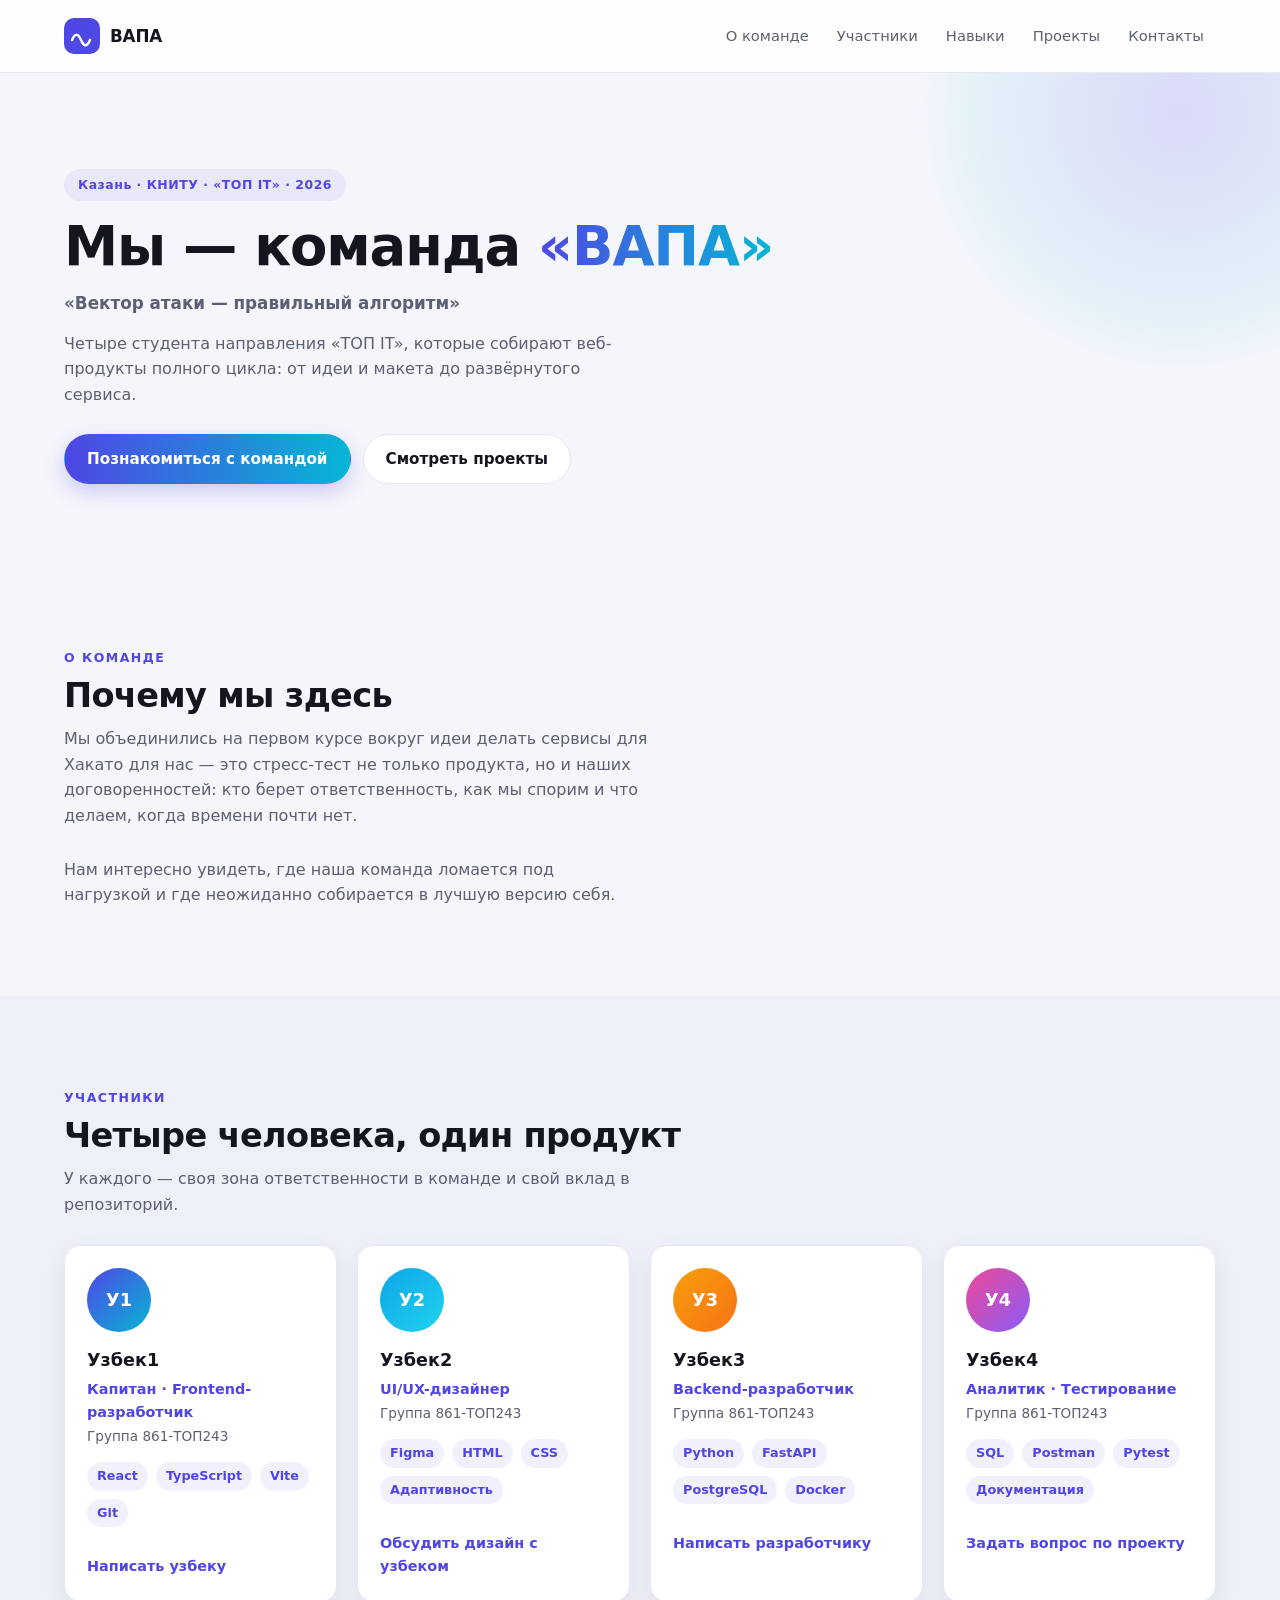
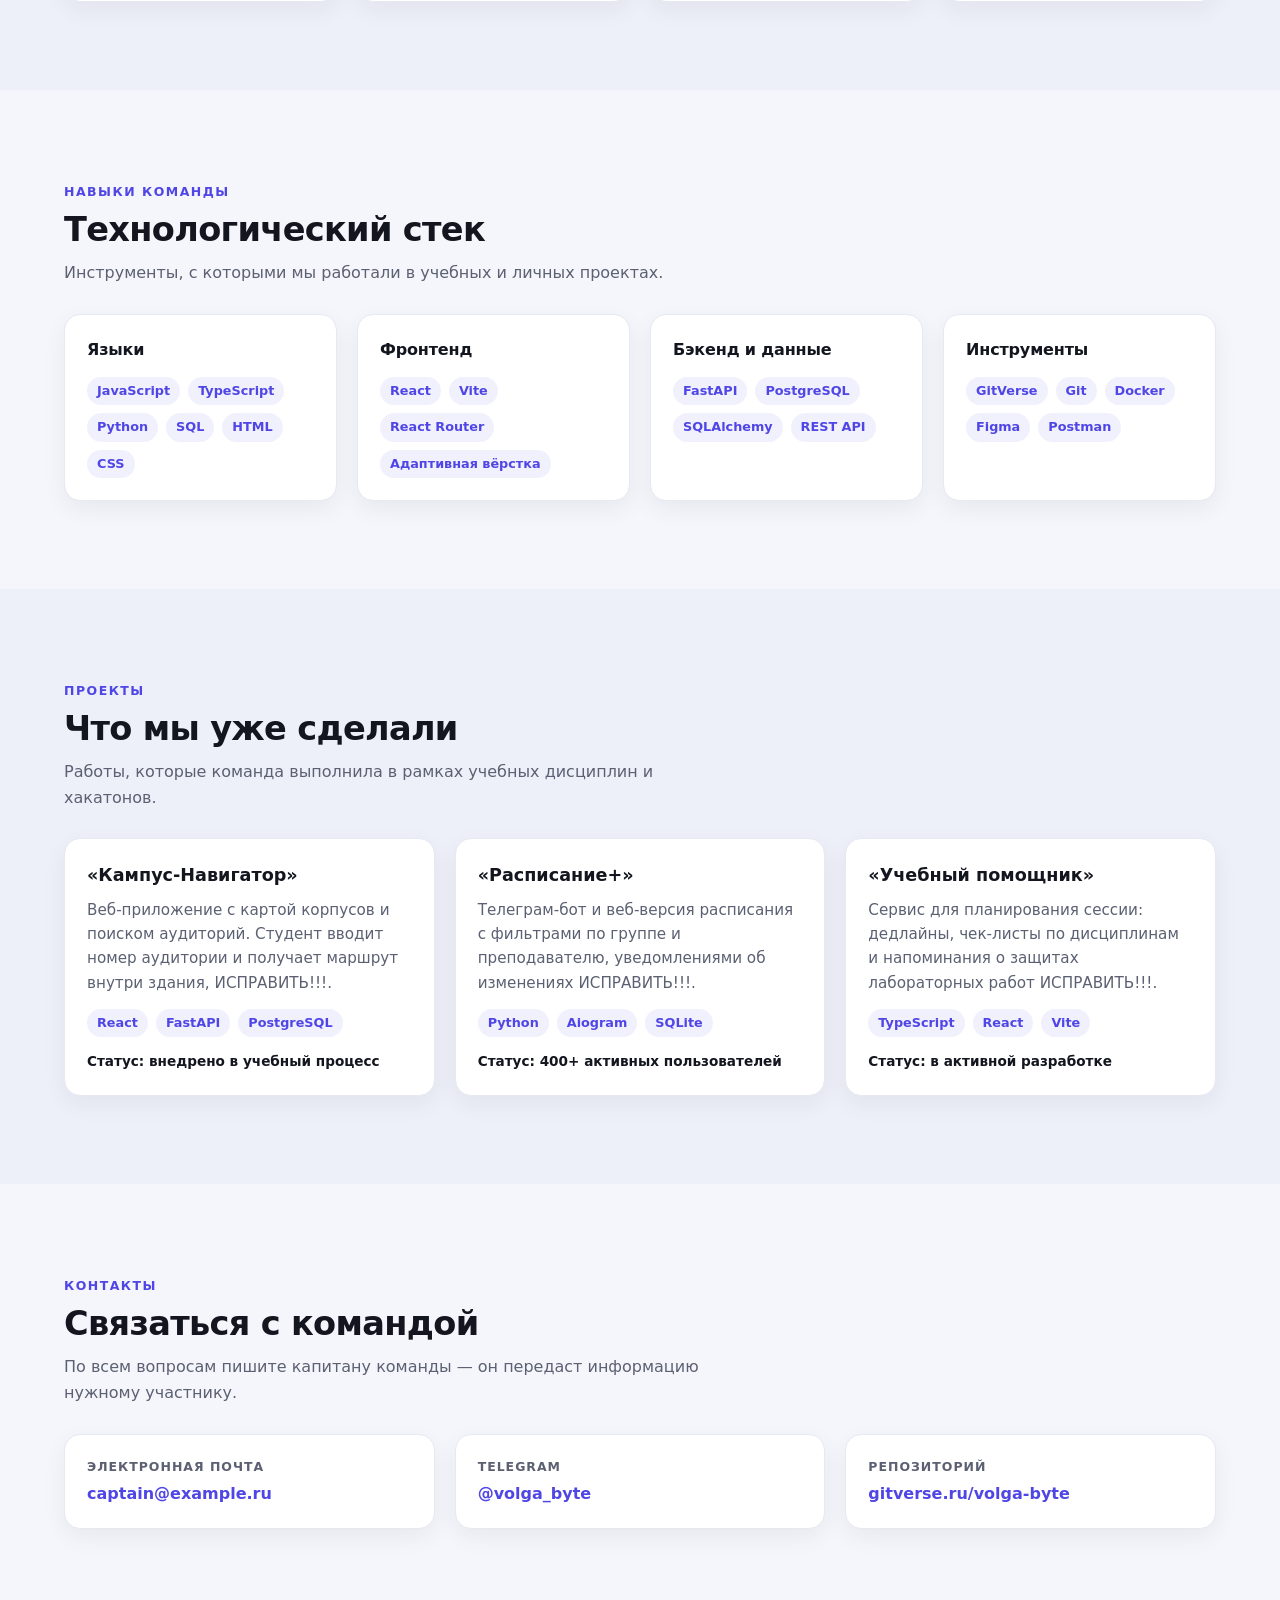
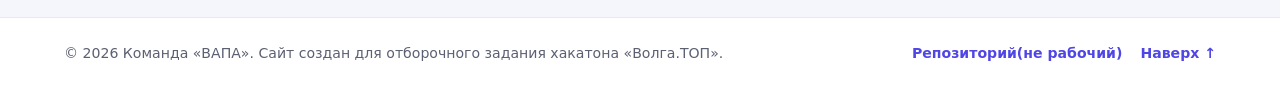
==== index.html @ 06408926 "готово" ====
<!DOCTYPE html>
<html lang="ru">

<head>
    <meta charset="UTF-8">
    <meta name="viewport" content="width=device-width, initial-scale=1.0">
    <title>Команда «ВАПА» — сайт-визитка</title>
    <meta name="description"
        content="Сайт-визитка команды «ВАПА» — участников Всероссийского хакатона «Волга.ТОП» 2026.">
    <link rel="stylesheet" href="css/style.css">
</head>

<body>
    <a class="skip-link" href="#main">Перейти к содержанию</a>

    <!-- ================= ШАПКА ================= -->
    <header class="header">
        <div class="container header__inner">
            <a class="logo" href="#top" aria-label="ВАПА — на главную">
                <svg class="logo__mark" width="36" height="36" viewBox="0 0 36 36" fill="none" aria-hidden="true">
                    <rect width="36" height="36" rx="10" fill="url(#logoGradient)" />
                    <path d="M8 22c3-7 6-7 9 0s6 7 9 0" stroke="#fff" stroke-width="2.5" stroke-linecap="round"
                        fill="none" />
                    <defs>
                        <linearGradient id="logoGradient" x1="0" y1="0" x2="36" y2="36">
                            <stop stop-color="#4f46e5" />
                            <stop offset="1" stop-color="#06b6d4" />
                        </linearGradient>
                    </defs>
                </svg>
                <span class="logo__text">ВАПА</span>
            </a>

            <button class="burger" type="button" aria-label="Открыть меню" aria-expanded="false" aria-controls="nav">
                <span></span><span></span><span></span>
            </button>

            <nav class="nav" id="nav" aria-label="Основное меню">
                <ul class="nav__list">
                    <li><a href="#about">О команде</a></li>
                    <li><a href="#team">Участники</a></li>
                    <li><a href="#skills">Навыки</a></li>
                    <li><a href="#projects">Проекты</a></li>
                    <li><a href="#contacts">Контакты</a></li>
                </ul>
            </nav>
        </div>
    </header>

    <main id="main">
        <!-- ================= ГЕРОЙ-БЛОК ================= -->
        <section class="hero" id="top">
            <div class="container">
                <p class="hero__badge">Казань · КНИТУ · «ТОП IT» · 2026</p>
                <h1 class="hero__title">
                    Мы — команда <span class="hero__accent">«ВАПА»</span>
                </h1>
                <p class="hero__motto">«Вектор атаки — правильный алгоритм»</p>
                <p class="hero__lead">
                    Четыре студента направления «ТОП IT», которые собирают веб-продукты
                    полного цикла: от идеи и макета до развёрнутого сервиса.
                </p>
                <div class="hero__actions">
                    <a class="btn btn--primary" href="#team">Познакомиться с командой</a>
                    <a class="btn btn--ghost" href="#projects">Смотреть проекты</a>
                </div>
            </div>
        </section>

        <!-- ================= О КОМАНДЕ ================= -->
        <section class="section" id="about">
            <div class="container">
                <div class="section__head">
                    <span class="kicker">О команде</span>
                    <h2 class="section__title">Почему мы здесь</h2>
                    <p class="section__lead">
                        Мы объединились на первом курсе вокруг идеи делать сервисы для
                        Хакато для нас — это стресс-тест не только продукта, но и наших договоренностей: кто берет
                        ответственность, как мы спорим и что делаем, когда времени почти нет.
                    </p>
                </div>
                <div class="about">
                    <p class="about__text">
                        Нам интересно увидеть, где наша команда ломается под нагрузкой и где неожиданно собирается в
                        лучшую версию себя.

                    </p>
                </div>
            </div>
        </section>

        <!-- ================= УЧАСТНИКИ ================= -->
        <section class="section section--muted" id="team">
            <div class="container">
                <div class="section__head">
                    <span class="kicker">Участники</span>
                    <h2 class="section__title"> Четыре человека, один продукт</h2>
                    <p class="section__lead">
                        У каждого — своя зона ответственности в команде и свой вклад в репозиторий.
                    </p>
                </div>

                <div class="grid grid--team">
                    <article class="card member">
                        <div class="member__avatar" aria-hidden="true">У1</div>
                        <h3 class="member__name">Узбек1</h3>
                        <p class="member__role">Капитан · Frontend-разработчик</p>
                        <p class="member__group">Группа 861-ТОП243</p>
                        <ul class="chips" aria-label="Навыки участника">
                            <li>React</li>
                            <li>TypeScript</li>
                            <li>Vite</li>
                            <li>Git</li>
                        </ul>
                        <a class="member__contact" href="mailto:captain@example.ru">Написать узбеку</a>
                    </article>

                    <article class="card member">
                        <div class="member__avatar" aria-hidden="true">У2</div>
                        <h3 class="member__name">Узбек2</h3>
                        <p class="member__role">UI/UX-дизайнер</p>
                        <p class="member__group">Группа 861-ТОП243</p>
                        <ul class="chips" aria-label="Навыки участника">
                            <li>Figma</li>
                            <li>HTML</li>
                            <li>CSS</li>
                            <li>Адаптивность</li>
                        </ul>
                        <a class="member__contact" href="mailto:design@example.ru">Обсудить дизайн с узбеком</a>
                    </article>

                    <article class="card member">
                        <div class="member__avatar" aria-hidden="true">У3</div>
                        <h3 class="member__name">Узбек3</h3>
                        <p class="member__role">Backend-разработчик</p>
                        <p class="member__group">Группа 861-ТОП243</p>
                        <ul class="chips" aria-label="Навыки участника">
                            <li>Python</li>
                            <li>FastAPI</li>
                            <li>PostgreSQL</li>
                            <li>Docker</li>
                        </ul>
                        <a class="member__contact" href="mailto:backend@example.ru">Написать разработчику</a>
                    </article>

                    <article class="card member">
                        <div class="member__avatar" aria-hidden="true">У4</div>
                        <h3 class="member__name">Узбек4</h3>
                        <p class="member__role">Аналитик · Тестирование</p>
                        <p class="member__group">Группа 861-ТОП243</p>
                        <ul class="chips" aria-label="Навыки участника">
                            <li>SQL</li>
                            <li>Postman</li>
                            <li>Pytest</li>
                            <li>Документация</li>
                        </ul>
                        <a class="member__contact" href="mailto:qa@example.ru">Задать вопрос по проекту</a>
                    </article>
                </div>
            </div>
        </section>

        <!-- ================= НАВЫКИ ================= -->
        <section class="section" id="skills">
            <div class="container">
                <div class="section__head">
                    <span class="kicker">Навыки команды</span>
                    <h2 class="section__title">Технологический стек</h2>
                    <p class="section__lead">
                        Инструменты, с которыми мы работали в учебных и личных проектах.
                    </p>
                </div>

                <div class="grid grid--skills">
                    <article class="card skill-card">
                        <h3 class="skill-card__title">Языки</h3>
                        <ul class="chips">
                            <li>JavaScript</li>
                            <li>TypeScript</li>
                            <li>Python</li>
                            <li>SQL</li>
                            <li>HTML</li>
                            <li>CSS</li>
                        </ul>
                    </article>

                    <article class="card skill-card">
                        <h3 class="skill-card__title">Фронтенд</h3>
                        <ul class="chips">
                            <li>React</li>
                            <li>Vite</li>
                            <li>React Router</li>
                            <li>Адаптивная вёрстка</li>
                        </ul>
                    </article>

                    <article class="card skill-card">
                        <h3 class="skill-card__title">Бэкенд и данные</h3>
                        <ul class="chips">
                            <li>FastAPI</li>
                            <li>PostgreSQL</li>
                            <li>SQLAlchemy</li>
                            <li>REST API</li>
                        </ul>
                    </article>

                    <article class="card skill-card">
                        <h3 class="skill-card__title">Инструменты</h3>
                        <ul class="chips">
                            <li>GitVerse</li>
                            <li>Git</li>
                            <li>Docker</li>
                            <li>Figma</li>
                            <li>Postman</li>
                        </ul>
                    </article>
                </div>
            </div>
        </section>

        <!-- ================= ПРОЕКТЫ ================= -->
        <section class="section section--muted" id="projects">
            <div class="container">
                <div class="section__head">
                    <span class="kicker">Проекты</span>
                    <h2 class="section__title">Что мы уже сделали</h2>
                    <p class="section__lead">
                        Работы, которые команда выполнила в рамках учебных дисциплин и хакатонов.
                    </p>
                </div>

                <div class="grid grid--projects">
                    <article class="card project">
                        <h3 class="project__title">«Кампус-Навигатор»</h3>
                        <p class="project__text">
                            Веб-приложение с картой корпусов и поиском аудиторий. Студент вводит
                            номер аудитории и получает маршрут внутри здания, ИСПРАВИТЬ!!!.
                        </p>
                        <ul class="chips">
                            <li>React</li>
                            <li>FastAPI</li>
                            <li>PostgreSQL</li>
                        </ul>
                        <p class="project__status">Статус: внедрено в учебный процесс</p>
                    </article>

                    <article class="card project">
                        <h3 class="project__title">«Расписание+»</h3>
                        <p class="project__text">
                            Телеграм-бот и веб-версия расписания с фильтрами по группе и
                            преподавателю, уведомлениями об изменениях ИСПРАВИТЬ!!!.
                        </p>
                        <ul class="chips">
                            <li>Python</li>
                            <li>Aiogram</li>
                            <li>SQLite</li>
                        </ul>
                        <p class="project__status">Статус: 400+ активных пользователей</p>
                    </article>

                    <article class="card project">
                        <h3 class="project__title">«Учебный помощник»</h3>
                        <p class="project__text">
                            Сервис для планирования сессии: дедлайны, чек-листы по дисциплинам
                            и напоминания о защитах лабораторных работ ИСПРАВИТЬ!!!.
                        </p>
                        <ul class="chips">
                            <li>TypeScript</li>
                            <li>React</li>
                            <li>Vite</li>
                        </ul>
                        <p class="project__status">Статус: в активной разработке</p>
                    </article>
                </div>
            </div>
        </section>

        <!-- ================= КОНТАКТЫ ================= -->
        <section class="section" id="contacts">
            <div class="container">
                <div class="section__head">
                    <span class="kicker">Контакты</span>
                    <h2 class="section__title">Связаться с командой</h2>
                    <p class="section__lead">
                        По всем вопросам пишите капитану команды — он передаст информацию нужному участнику.
                    </p>
                </div>

                <div class="grid grid--contacts">
                    <a class="card contact" href="mailto:captain@example.ru">
                        <span class="contact__label">Электронная почта</span>
                        <span class="contact__value">captain@example.ru</span>
                    </a>
                    <a class="card contact" href="https://t.me/volga_byte" target="_blank" rel="noopener">
                        <span class="contact__label">Telegram</span>
                        <span class="contact__value">@volga_byte</span>
                    </a>
                    <a class="card contact" href="https://gitverse.ru/volga-byte" target="_blank" rel="noopener">
                        <span class="contact__label">Репозиторий</span>
                        <span class="contact__value">gitverse.ru/volga-byte</span>
                    </a>
                </div>
            </div>
        </section>
    </main>

    <!-- ================= ПОДВАЛ ================= -->
    <footer class="footer">
        <div class="container footer__inner">
            <p class="footer__text">
                © 2026 Команда «ВАПА». Сайт создан для отборочного задания хакатона «Волга.ТОП».
            </p>
            <div class="footer__links">
                <a href="https://gitverse.ru/volga-byte" target="_blank" rel="noopener">Репозиторий(не рабочий)</a>
                <a href="#top">Наверх ↑</a>
            </div>
        </div>
    </footer>

    <script>
        // Мобильное меню: открытие/закрытие и автозакрытие при переходе по ссылке
        const burger = document.querySelector('.burger');
        const nav = document.getElementById('nav');

        burger.addEventListener('click', () => {
            const isOpen = nav.classList.toggle('is-open');
            burger.classList.toggle('is-active', isOpen);
            burger.setAttribute('aria-expanded', String(isOpen));
            burger.setAttribute('aria-label', isOpen ? 'Закрыть меню' : 'Открыть меню');
        });

        nav.querySelectorAll('a').forEach((link) => {
            link.addEventListener('click', () => {
                nav.classList.remove('is-open');
                burger.classList.remove('is-active');
                burger.setAttribute('aria-expanded', 'false');
            });
        });
    </script>
</body>

</html>
---- css/style.css ----
/* ===== Переменные и базовые стили ===== */
:root {
    --bg: #f5f6fb;
    --surface: #ffffff;
    --text: #14161f;
    --muted: #5b6072;
    --accent: #4f46e5;
    --accent-2: #06b6d4;
    --border: #e6e8f2;
    --shadow: 0 8px 24px rgba(20, 22, 31, 0.06);
    --radius: 16px;
    --container: 1200px;
}

*,
*::before,
*::after {
    box-sizing: border-box;
}

html {
    scroll-behavior: smooth;
    scroll-padding-top: 80px;
    /* чтобы якоря не уходили под липкую шапку */
}

body {
    margin: 0;
    font-family: system-ui, -apple-system, "Segoe UI", Roboto, Arial, sans-serif;
    font-size: 16px;
    line-height: 1.6;
    color: var(--text);
    background: var(--bg);
    -webkit-font-smoothing: antialiased;
}

a {
    color: inherit;
}

.container {
    width: 100%;
    max-width: var(--container);
    margin: 0 auto;
    padding: 0 16px;
}

.skip-link {
    position: absolute;
    left: -9999px;
    top: 0;
    background: var(--accent);
    color: #fff;
    padding: 10px 16px;
    border-radius: 0 0 8px 0;
    z-index: 100;
}

.skip-link:focus {
    left: 0;
}

:focus-visible {
    outline: 3px solid var(--accent);
    outline-offset: 2px;
    border-radius: 6px;
}

/* ===== Шапка ===== */
.header {
    position: sticky;
    top: 0;
    z-index: 50;
    background: rgba(255, 255, 255, 0.88);
    backdrop-filter: blur(10px);
    border-bottom: 1px solid var(--border);
}

.header__inner {
    display: flex;
    align-items: center;
    justify-content: space-between;
    gap: 16px;
    min-height: 64px;
}

.logo {
    display: inline-flex;
    align-items: center;
    gap: 10px;
    text-decoration: none;
    font-weight: 700;
    font-size: 1.05rem;
    letter-spacing: -0.01em;
}

.logo__mark {
    flex-shrink: 0;
    display: block;
}

/* Кнопка-бургер (видна только на мобильных) */
.burger {
    display: inline-flex;
    flex-direction: column;
    justify-content: center;
    gap: 5px;
    width: 44px;
    height: 44px;
    padding: 0 10px;
    background: var(--surface);
    border: 1px solid var(--border);
    border-radius: 12px;
    cursor: pointer;
}

.burger span {
    display: block;
    height: 2px;
    background: var(--text);
    border-radius: 2px;
    transition: transform 0.2s ease, opacity 0.2s ease;
}

.burger.is-active span:nth-child(1) {
    transform: translateY(7px) rotate(45deg);
}

.burger.is-active span:nth-child(2) {
    opacity: 0;
}

.burger.is-active span:nth-child(3) {
    transform: translateY(-7px) rotate(-45deg);
}

/* Мобильное выпадающее меню */
.nav {
    display: none;
    position: absolute;
    left: 0;
    right: 0;
    top: 100%;
    background: var(--surface);
    border-bottom: 1px solid var(--border);
    padding: 8px 16px 16px;
    box-shadow: var(--shadow);
}

.nav.is-open {
    display: block;
}

.nav__list {
    list-style: none;
    margin: 0;
    padding: 0;
    display: flex;
    flex-direction: column;
    gap: 2px;
}

.nav__list a {
    display: block;
    padding: 11px 12px;
    border-radius: 10px;
    text-decoration: none;
    font-weight: 500;
    color: var(--muted);
    transition: background 0.2s ease, color 0.2s ease;
}

.nav__list a:hover {
    background: rgba(79, 70, 229, 0.08);
    color: var(--accent);
}

/* ===== Герой ===== */
.hero {
    position: relative;
    overflow: hidden;
    padding: 56px 0 44px;
}

.hero::before {
    content: "";
    position: absolute;
    top: -220px;
    right: -160px;
    width: 520px;
    height: 520px;
    border-radius: 50%;
    background: radial-gradient(circle,
            rgba(79, 70, 229, 0.16),
            rgba(6, 182, 212, 0.08) 55%,
            transparent 72%);
    pointer-events: none;
}

.hero .container {
    position: relative;
}

.hero__badge {
    display: inline-block;
    margin: 0 0 16px;
    padding: 6px 14px;
    font-size: 0.78rem;
    font-weight: 600;
    letter-spacing: 0.04em;
    color: var(--accent);
    background: rgba(79, 70, 229, 0.08);
    border-radius: 999px;
}

.hero__title {
    margin: 0 0 12px;
    font-size: clamp(1.9rem, 6vw, 3.4rem);
    line-height: 1.12;
    letter-spacing: -0.02em;
}

.hero__accent {
    background: linear-gradient(90deg, var(--accent), var(--accent-2));
    -webkit-background-clip: text;
    background-clip: text;
    color: transparent;
}

.hero__motto {
    margin: 0 0 14px;
    font-size: 1.05rem;
    font-weight: 600;
    color: var(--muted);
}

.hero__lead {
    max-width: 560px;
    margin: 0 0 26px;
    color: var(--muted);
}

.hero__actions {
    display: flex;
    flex-wrap: wrap;
    gap: 12px;
}

/* ===== Кнопки ===== */
.btn {
    display: inline-flex;
    align-items: center;
    justify-content: center;
    gap: 8px;
    padding: 12px 22px;
    border-radius: 999px;
    font-weight: 600;
    font-size: 0.95rem;
    text-decoration: none;
    border: 1px solid transparent;
    transition: transform 0.2s ease, box-shadow 0.2s ease, color 0.2s ease,
        border-color 0.2s ease;
}

.btn--primary {
    background: linear-gradient(90deg, var(--accent), var(--accent-2));
    color: #fff;
    box-shadow: 0 8px 20px rgba(79, 70, 229, 0.25);
}

.btn--primary:hover {
    transform: translateY(-2px);
    box-shadow: 0 12px 26px rgba(79, 70, 229, 0.32);
}

.btn--ghost {
    background: var(--surface);
    border-color: var(--border);
    color: var(--text);
}

.btn--ghost:hover {
    border-color: var(--accent);
    color: var(--accent);
}

/* ===== Секции ===== */
.section {
    padding: 56px 0;
}

.section--muted {
    background: #eef0f9;
}

.section__head {
    max-width: 640px;
    margin-bottom: 28px;
}

.kicker {
    display: inline-block;
    margin-bottom: 8px;
    font-size: 0.78rem;
    font-weight: 700;
    letter-spacing: 0.12em;
    text-transform: uppercase;
    color: var(--accent);
}

.section__title {
    margin: 0 0 10px;
    font-size: clamp(1.5rem, 4vw, 2.1rem);
    line-height: 1.2;
    letter-spacing: -0.02em;
}

.section__lead {
    margin: 0;
    color: var(--muted);
}

/* ===== Сетки ===== */
.grid {
    display: grid;
    gap: 20px;
}

.grid--team {
    grid-template-columns: repeat(auto-fit, minmax(240px, 1fr));
}

.grid--skills {
    grid-template-columns: repeat(auto-fit, minmax(240px, 1fr));
}

.grid--projects {
    grid-template-columns: repeat(auto-fit, minmax(280px, 1fr));
}

.grid--contacts {
    grid-template-columns: repeat(auto-fit, minmax(220px, 1fr));
}

/* ===== Карточки ===== */
.card {
    background: var(--surface);
    border: 1px solid var(--border);
    border-radius: var(--radius);
    padding: 22px;
    box-shadow: var(--shadow);
    transition: transform 0.2s ease, box-shadow 0.2s ease;
}

.card:hover {
    transform: translateY(-4px);
    box-shadow: 0 14px 32px rgba(20, 22, 31, 0.1);
}

/* ===== О команде ===== */
.about {
    display: grid;
    gap: 16px;
}

.about__text {
    margin: 0;
    color: var(--muted);
}

/* ===== Карточка участника ===== */
.member__avatar {
    display: grid;
    place-items: center;
    width: 64px;
    height: 64px;
    margin-bottom: 14px;
    border-radius: 50%;
    font-weight: 700;
    font-size: 1.1rem;
    color: #fff;
    background: linear-gradient(135deg, var(--accent), var(--accent-2));
}

.member:nth-child(2n) .member__avatar {
    background: linear-gradient(135deg, #0ea5e9, #22d3ee);
}

.member:nth-child(3n) .member__avatar {
    background: linear-gradient(135deg, #f59e0b, #f97316);
}

.member:nth-child(4n) .member__avatar {
    background: linear-gradient(135deg, #ec4899, #8b5cf6);
}

.member__name {
    margin: 0 0 4px;
    font-size: 1.1rem;
}

.member__role {
    margin: 0 0 2px;
    font-weight: 600;
    color: var(--accent);
    font-size: 0.9rem;
}

.member__group {
    margin: 0 0 14px;
    font-size: 0.85rem;
    color: var(--muted);
}

.member__contact {
    display: inline-block;
    margin-top: 14px;
    font-size: 0.9rem;
    font-weight: 600;
    color: var(--accent);
    text-decoration: none;
    border-bottom: 1px solid transparent;
    transition: border-color 0.2s ease;
}

.member__contact:hover {
    border-color: var(--accent);
}

/* ===== Чипы (теги) ===== */
.chips {
    display: flex;
    flex-wrap: wrap;
    gap: 8px;
    list-style: none;
    margin: 0 0 14px;
    padding: 0;
}

.chips li {
    padding: 4px 10px;
    font-size: 0.8rem;
    font-weight: 600;
    color: var(--accent);
    background: rgba(79, 70, 229, 0.08);
    border-radius: 999px;
}

/* ===== Навыки ===== */
.skill-card__title {
    margin: 0 0 14px;
    font-size: 1rem;
    letter-spacing: -0.01em;
}

.skill-card .chips {
    margin-bottom: 0;
}

/* ===== Проекты ===== */
.project__title {
    margin: 0 0 8px;
    font-size: 1.1rem;
}

.project__text {
    margin: 0 0 14px;
    color: var(--muted);
    font-size: 0.95rem;
}

.project__status {
    margin: 0;
    font-size: 0.85rem;
    font-weight: 600;
    color: var(--text);
}

/* ===== Контакты ===== */
.contact {
    display: flex;
    flex-direction: column;
    gap: 4px;
    text-decoration: none;
}

.contact__label {
    font-size: 0.78rem;
    font-weight: 700;
    letter-spacing: 0.08em;
    text-transform: uppercase;
    color: var(--muted);
}

.contact__value {
    font-weight: 600;
    color: var(--accent);
    word-break: break-word;
}

/* ===== Подвал ===== */
.footer {
    border-top: 1px solid var(--border);
    background: var(--surface);
    padding: 24px 0;
}

.footer__inner {
    display: flex;
    flex-direction: column;
    gap: 12px;
}

.footer__text {
    margin: 0;
    font-size: 0.88rem;
    color: var(--muted);
}

.footer__links {
    display: flex;
    flex-wrap: wrap;
    gap: 18px;
}

.footer__links a {
    font-size: 0.88rem;
    font-weight: 600;
    color: var(--accent);
    text-decoration: none;
}

.footer__links a:hover {
    text-decoration: underline;
}

/* ===== Планшет и десктоп ===== */
@media (min-width: 768px) {
    .container {
        padding: 0 24px;
    }

    .header__inner {
        min-height: 72px;
    }

    .burger {
        display: none;
    }

    .nav {
        display: block;
        position: static;
        padding: 0;
        background: transparent;
        border: 0;
        box-shadow: none;
    }

    .nav__list {
        flex-direction: row;
        gap: 4px;
    }

    .nav__list a {
        padding: 8px 12px;
        font-size: 0.92rem;
    }

    .hero {
        padding: 80px 0 64px;
    }

    .section {
        padding: 72px 0;
    }

    .about {
        grid-template-columns: 1fr 1fr;
        gap: 28px;
    }

    .footer__inner {
        flex-direction: row;
        align-items: center;
        justify-content: space-between;
    }
}

@media (min-width: 1200px) {
    .hero {
        padding: 96px 0 72px;
    }

    .section {
        padding: 88px 0;
    }
}
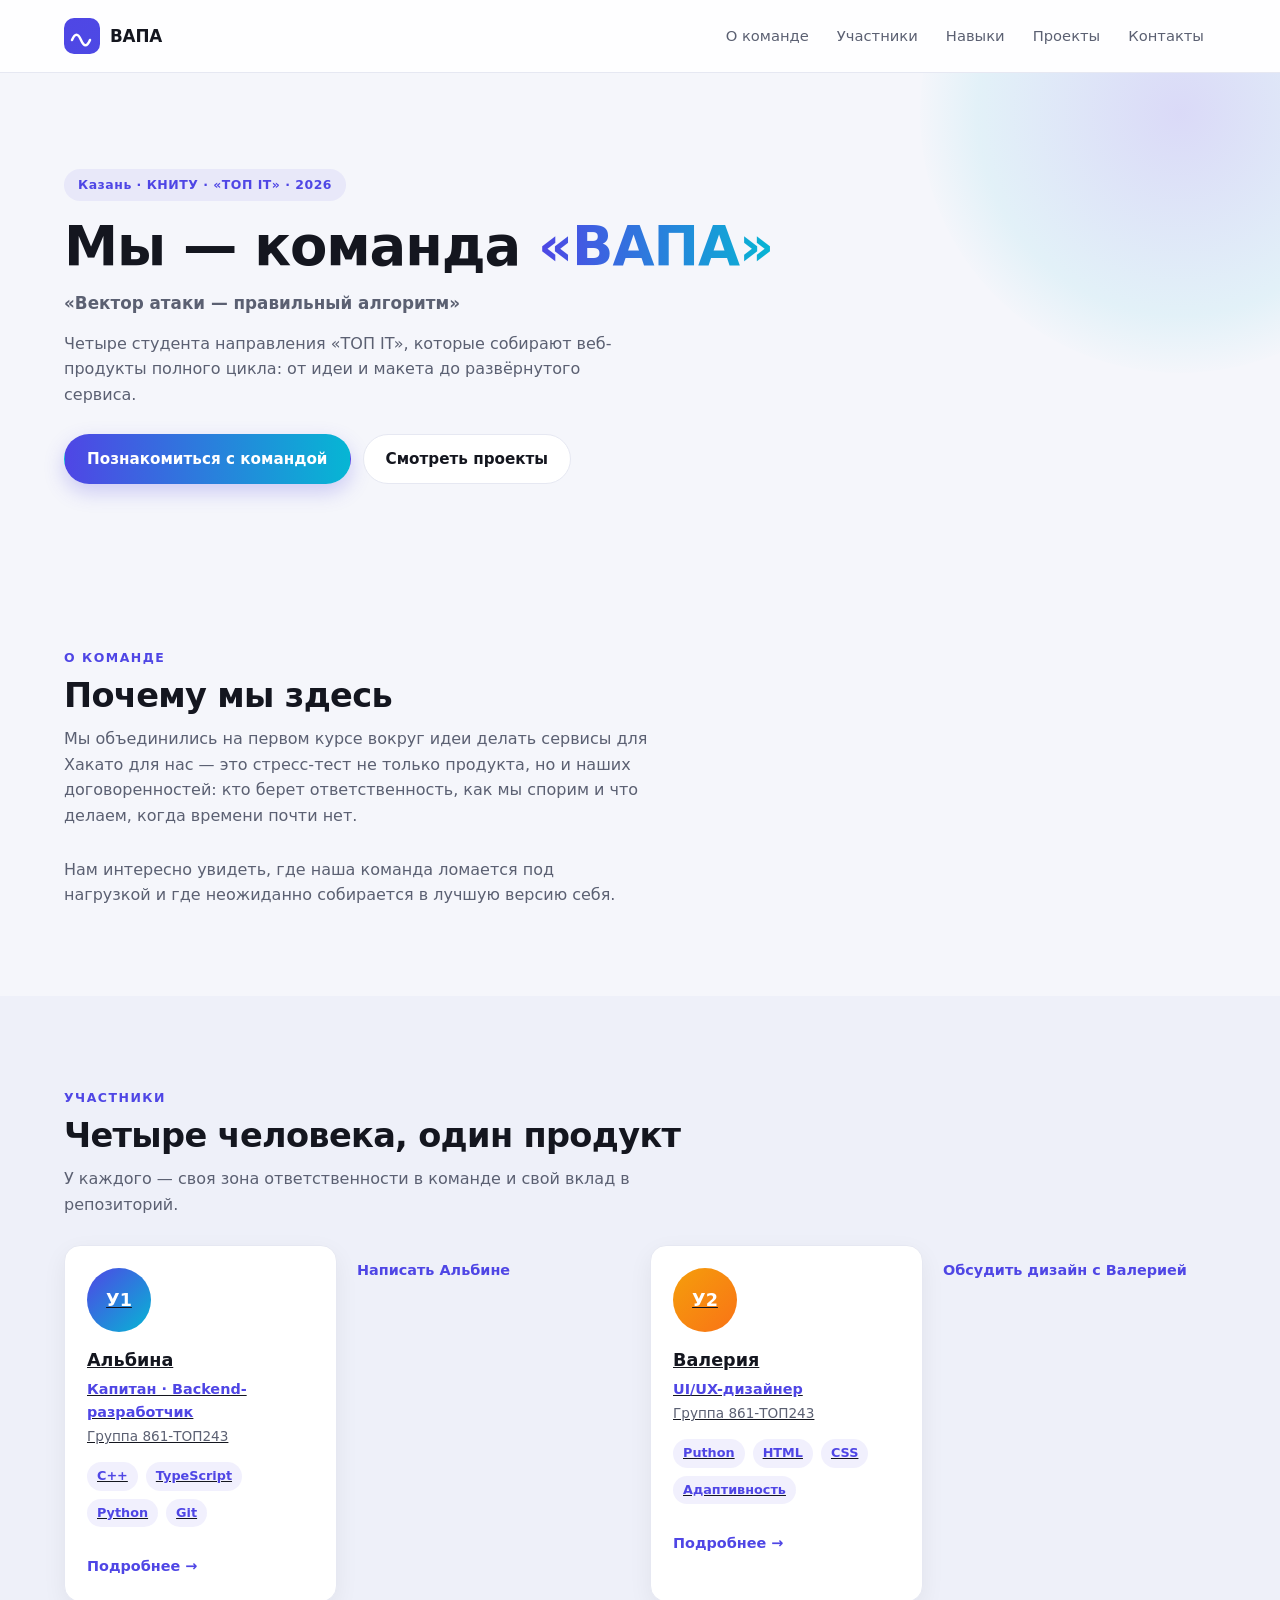
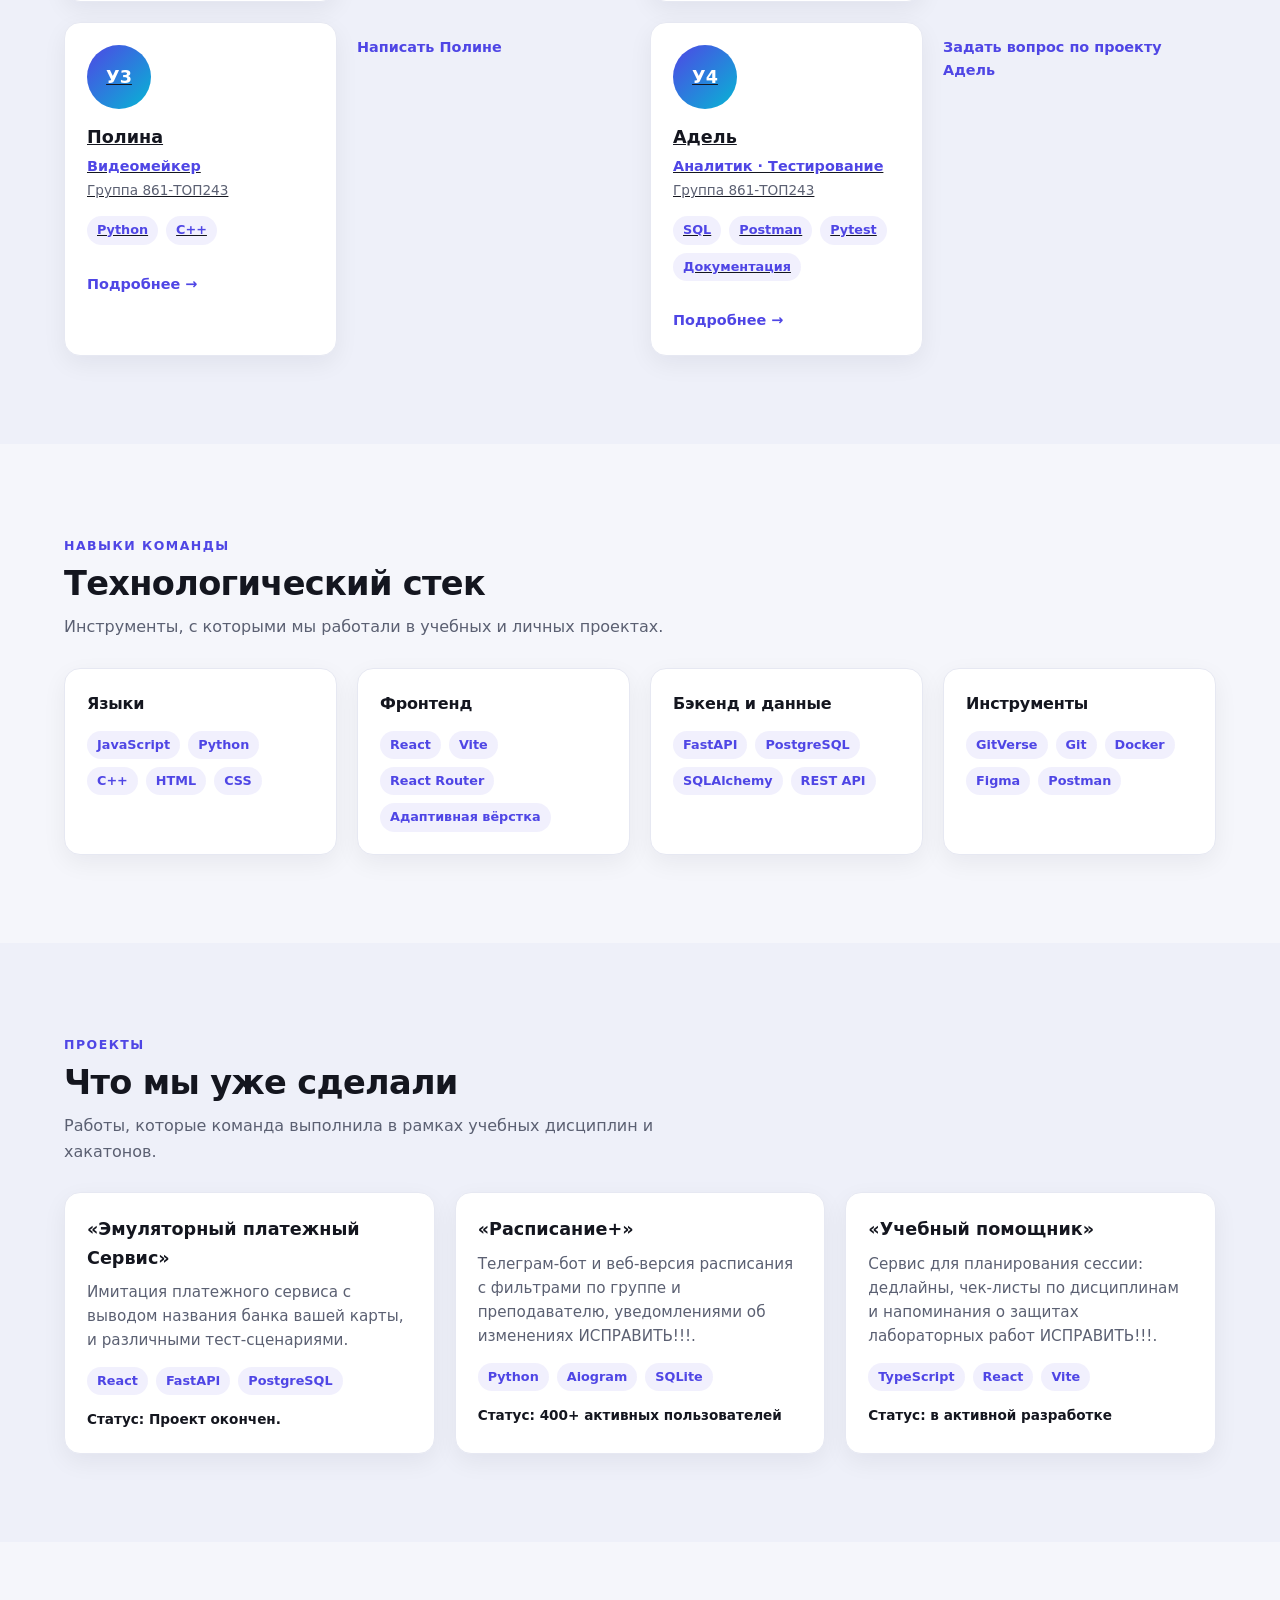
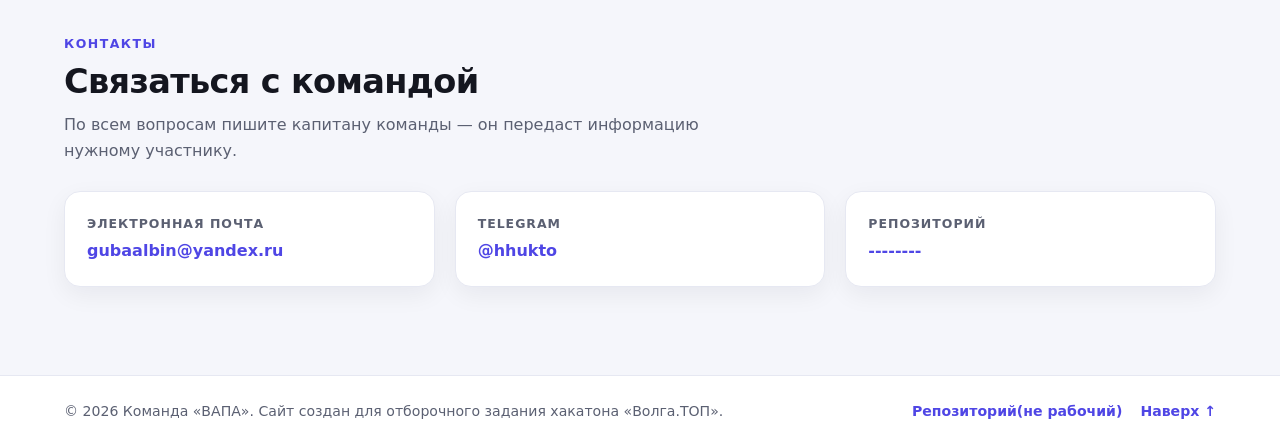
==== commit d1023ca3: "Update index.html" ====
--- a/index.html
+++ b/index.html
@@ -101,51 +101,52 @@
                 </div>
 
                 <div class="grid grid--team">
-                    <article class="card member">
+                    <a class="card member" href="member.html?id=1">
                         <div class="member__avatar" aria-hidden="true">У1</div>
-                        <h3 class="member__name">Узбек1</h3>
-                        <p class="member__role">Капитан · Frontend-разработчик</p>
+                        <h3 class="member__name">Альбина</h3>
+                        <p class="member__role">Капитан · Backend-разработчик</p>
                         <p class="member__group">Группа 861-ТОП243</p>
                         <ul class="chips" aria-label="Навыки участника">
-                            <li>React</li>
+                            <li>C++</li>
                             <li>TypeScript</li>
-                            <li>Vite</li>
+                            <li>Python</li>
                             <li>Git</li>
                         </ul>
-                        <a class="member__contact" href="mailto:captain@example.ru">Написать узбеку</a>
-                    </article>
-
-                    <article class="card member">
+                         <span class="member__contact">Подробнее →</span>
+                        <a class="member__contact" href="https://mail.yandex.ru/?uid=1088768011#/inbox">Написать Альбине</a>
+                    </a>
+
+                    <a class="card member" href="member.html?id=2">
                         <div class="member__avatar" aria-hidden="true">У2</div>
-                        <h3 class="member__name">Узбек2</h3>
+                        <h3 class="member__name">Валерия</h3>
                         <p class="member__role">UI/UX-дизайнер</p>
                         <p class="member__group">Группа 861-ТОП243</p>
                         <ul class="chips" aria-label="Навыки участника">
-                            <li>Figma</li>
+                            <li>Puthon</li>
                             <li>HTML</li>
                             <li>CSS</li>
                             <li>Адаптивность</li>
                         </ul>
-                        <a class="member__contact" href="mailto:design@example.ru">Обсудить дизайн с узбеком</a>
-                    </article>
-
-                    <article class="card member">
+                        <span class="member__contact">Подробнее →</span>
+                        <a class="member__contact" href="mailto:design@example.ru">Обсудить дизайн с Валерией</a>
+                    </a>
+
+                     <a class="card member" href="member.html?id=3">
                         <div class="member__avatar" aria-hidden="true">У3</div>
-                        <h3 class="member__name">Узбек3</h3>
-                        <p class="member__role">Backend-разработчик</p>
+                        <h3 class="member__name">Полина</h3>
+                        <p class="member__role">Видеомейкер</p>
                         <p class="member__group">Группа 861-ТОП243</p>
                         <ul class="chips" aria-label="Навыки участника">
                             <li>Python</li>
-                            <li>FastAPI</li>
-                            <li>PostgreSQL</li>
-                            <li>Docker</li>
-                        </ul>
-                        <a class="member__contact" href="mailto:backend@example.ru">Написать разработчику</a>
-                    </article>
-
-                    <article class="card member">
+                            <li>C++</li>
+                        </ul>
+                         <span class="member__contact">Подробнее →</span>
+                        <a class="member__contact" href="https://mail.google.com/mail/?view=cm&fs=1&to=po12linka@gmail.com"">Написать Полине</a>
+                    </a>
+
+                    <a class="card member" href="member.html?id=4">
                         <div class="member__avatar" aria-hidden="true">У4</div>
-                        <h3 class="member__name">Узбек4</h3>
+                        <h3 class="member__name">Адель</h3>
                         <p class="member__role">Аналитик · Тестирование</p>
                         <p class="member__group">Группа 861-ТОП243</p>
                         <ul class="chips" aria-label="Навыки участника">
@@ -154,8 +155,9 @@
                             <li>Pytest</li>
                             <li>Документация</li>
                         </ul>
-                        <a class="member__contact" href="mailto:qa@example.ru">Задать вопрос по проекту</a>
-                    </article>
+                        <span class="member__contact">Подробнее →</span>
+                        <a class="member__contact" href="https://mail.yandex.ru/?uid=1088768011#/inbox">Задать вопрос по проекту Адель</a>
+                    </a>
                 </div>
             </div>
         </section>
@@ -176,9 +178,8 @@
                         <h3 class="skill-card__title">Языки</h3>
                         <ul class="chips">
                             <li>JavaScript</li>
-                            <li>TypeScript</li>
                             <li>Python</li>
-                            <li>SQL</li>
+                            <li>C++</li>
                             <li>HTML</li>
                             <li>CSS</li>
                         </ul>
@@ -231,17 +232,16 @@
 
                 <div class="grid grid--projects">
                     <article class="card project">
-                        <h3 class="project__title">«Кампус-Навигатор»</h3>
+                        <h3 class="project__title">«Эмуляторный платежный Сервис»</h3>
                         <p class="project__text">
-                            Веб-приложение с картой корпусов и поиском аудиторий. Студент вводит
-                            номер аудитории и получает маршрут внутри здания, ИСПРАВИТЬ!!!.
+                            Имитация платежного сервиса с выводом названия банка вашей карты, и различными тест-сценариями. 
                         </p>
                         <ul class="chips">
                             <li>React</li>
                             <li>FastAPI</li>
                             <li>PostgreSQL</li>
                         </ul>
-                        <p class="project__status">Статус: внедрено в учебный процесс</p>
+                        <p class="project__status">Статус: Проект окончен.</p>
                     </article>
 
                     <article class="card project">
@@ -289,15 +289,15 @@
                 <div class="grid grid--contacts">
                     <a class="card contact" href="mailto:captain@example.ru">
                         <span class="contact__label">Электронная почта</span>
-                        <span class="contact__value">captain@example.ru</span>
+                        <span class="contact__value">gubaalbin@yandex.ru</span>
                     </a>
                     <a class="card contact" href="https://t.me/volga_byte" target="_blank" rel="noopener">
                         <span class="contact__label">Telegram</span>
-                        <span class="contact__value">@volga_byte</span>
+                        <span class="contact__value">@hhukto</span>
                     </a>
                     <a class="card contact" href="https://gitverse.ru/volga-byte" target="_blank" rel="noopener">
                         <span class="contact__label">Репозиторий</span>
-                        <span class="contact__value">gitverse.ru/volga-byte</span>
+                        <span class="contact__value">--------</span>
                     </a>
                 </div>
             </div>
@@ -339,4 +339,4 @@
     </script>
 </body>
 
-</html>+</html>
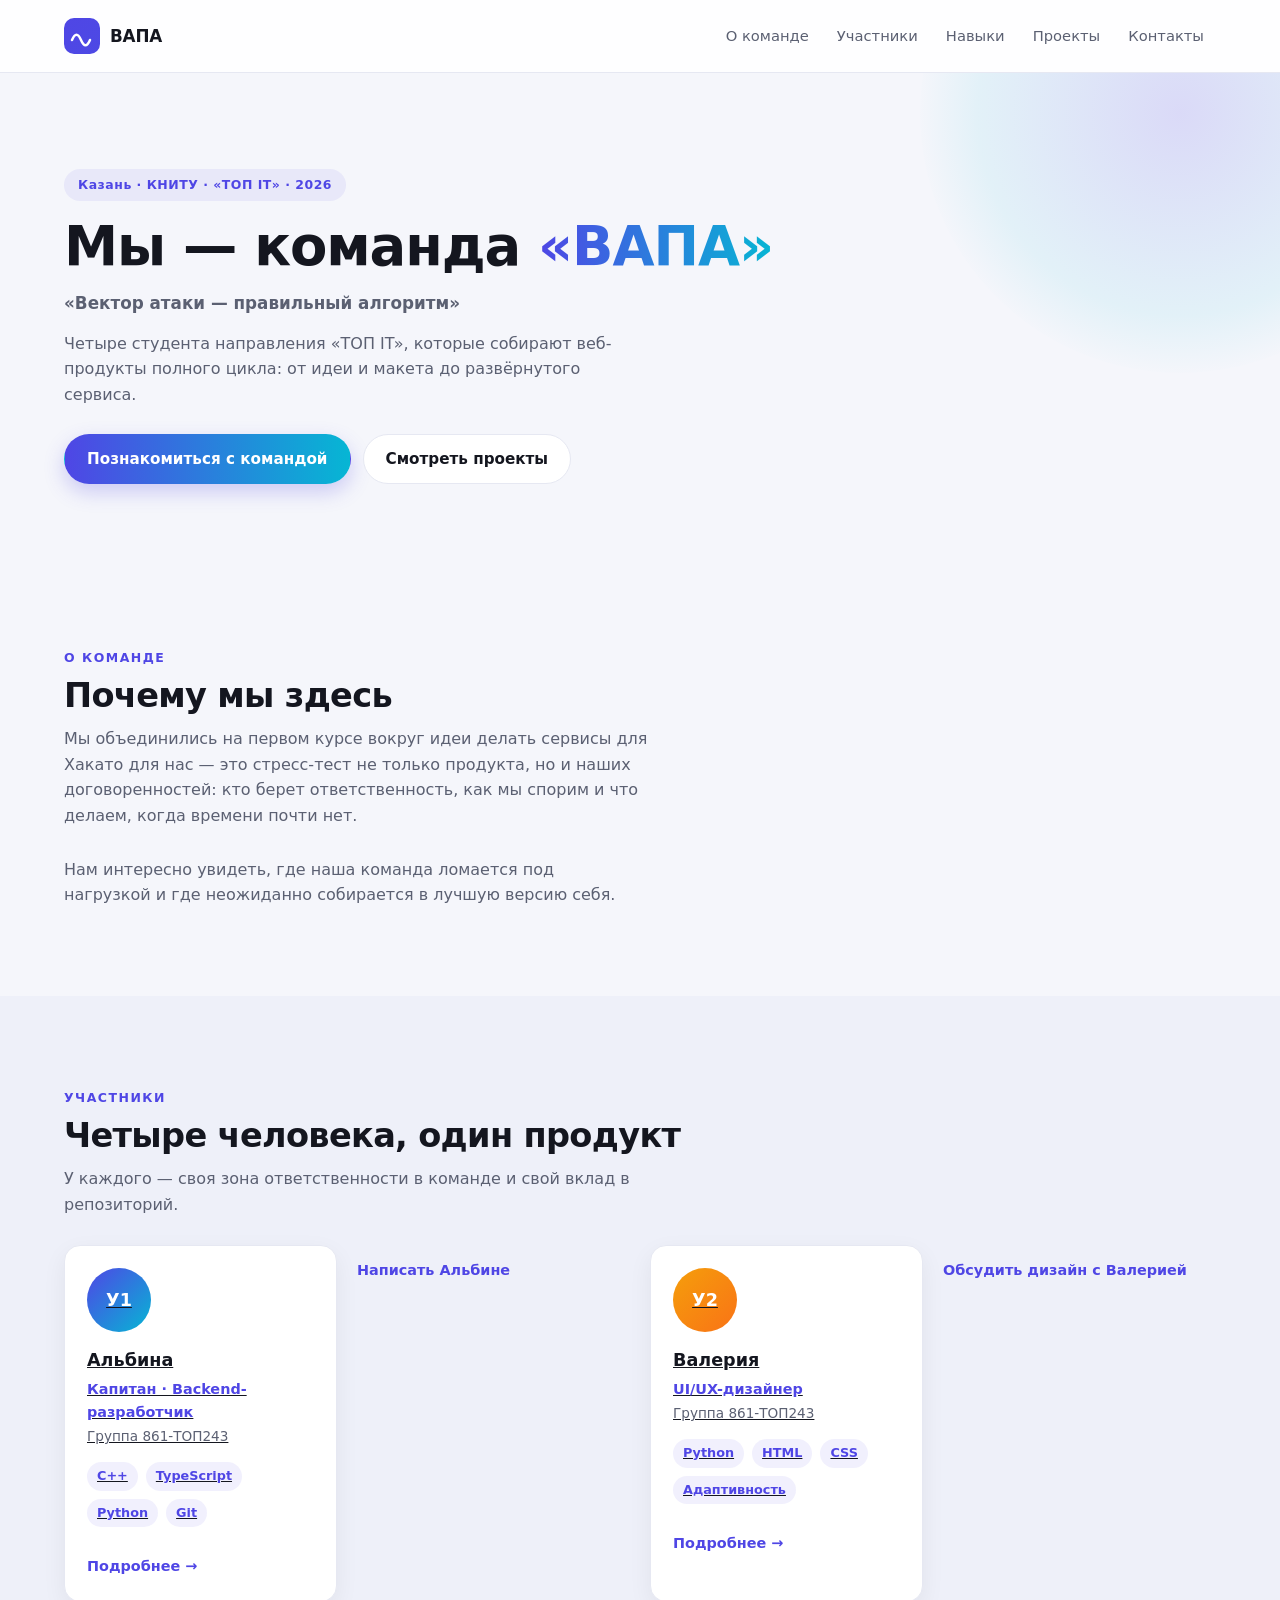
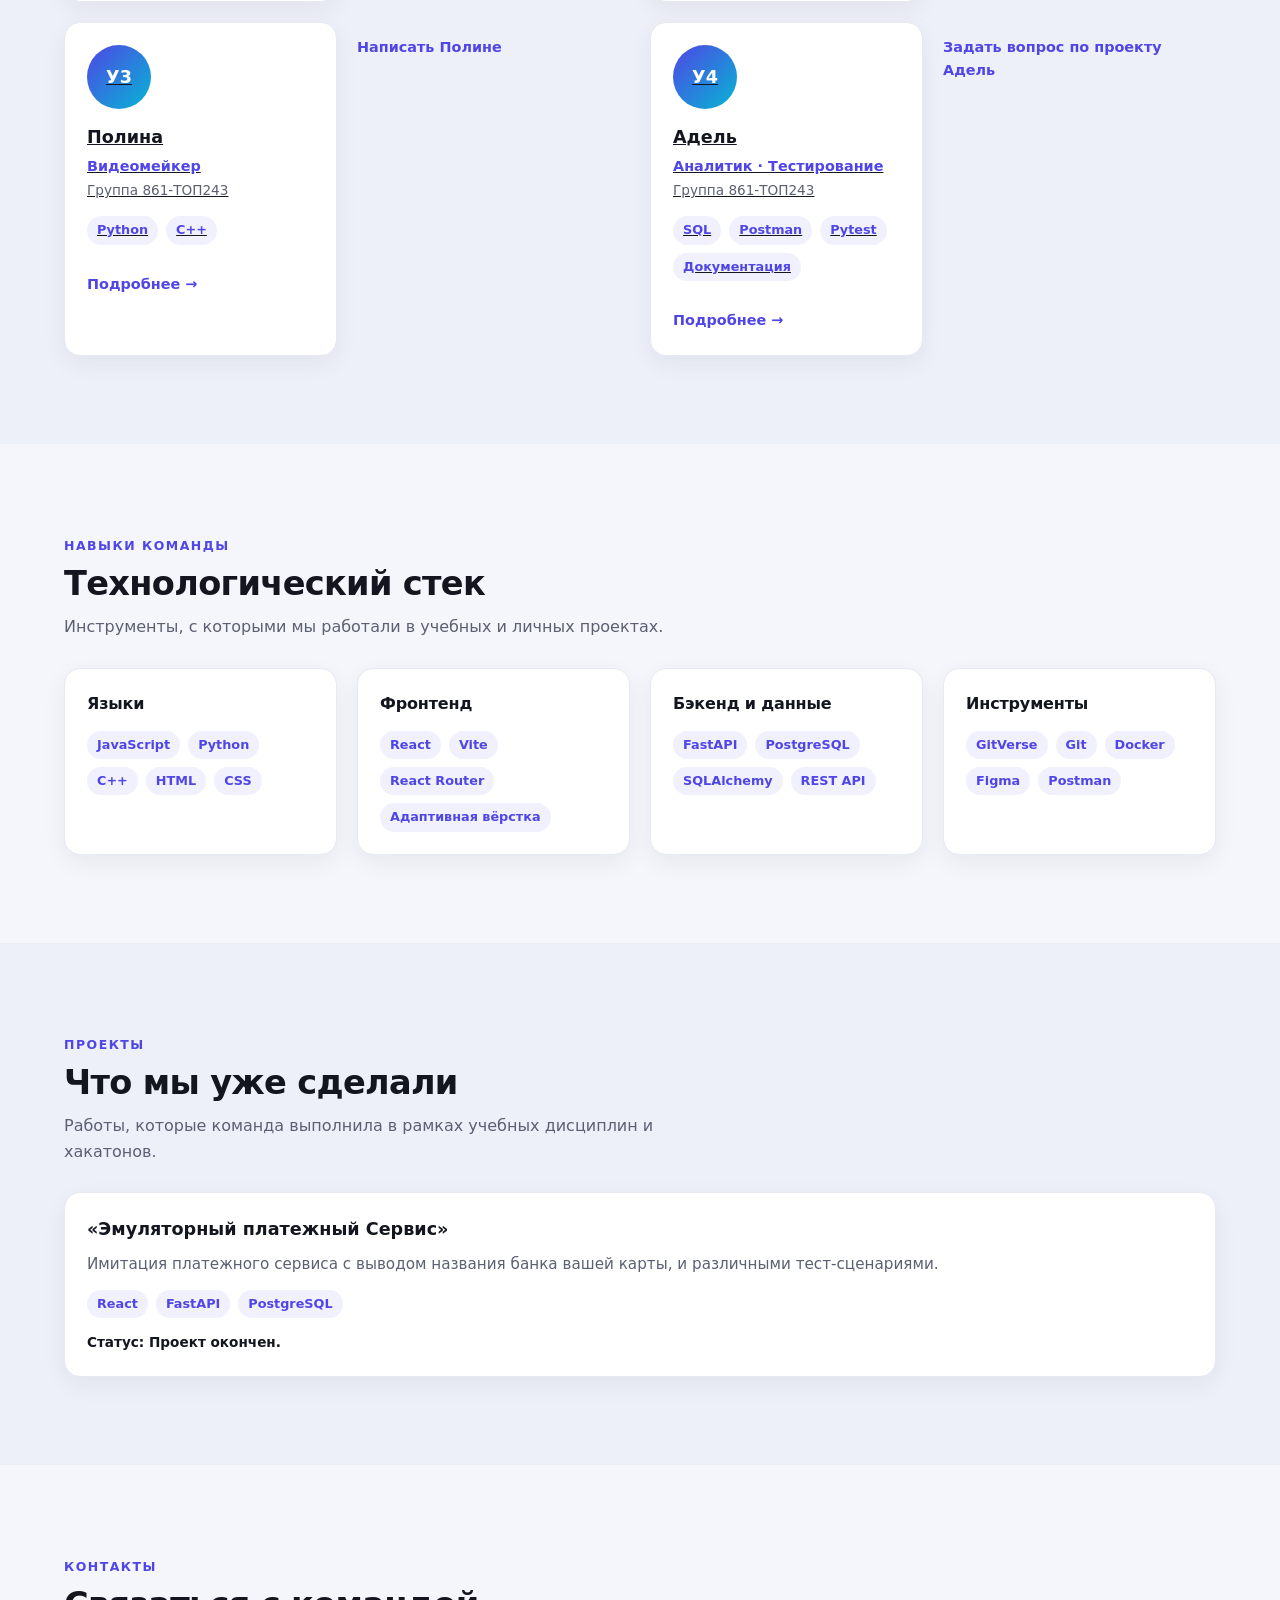
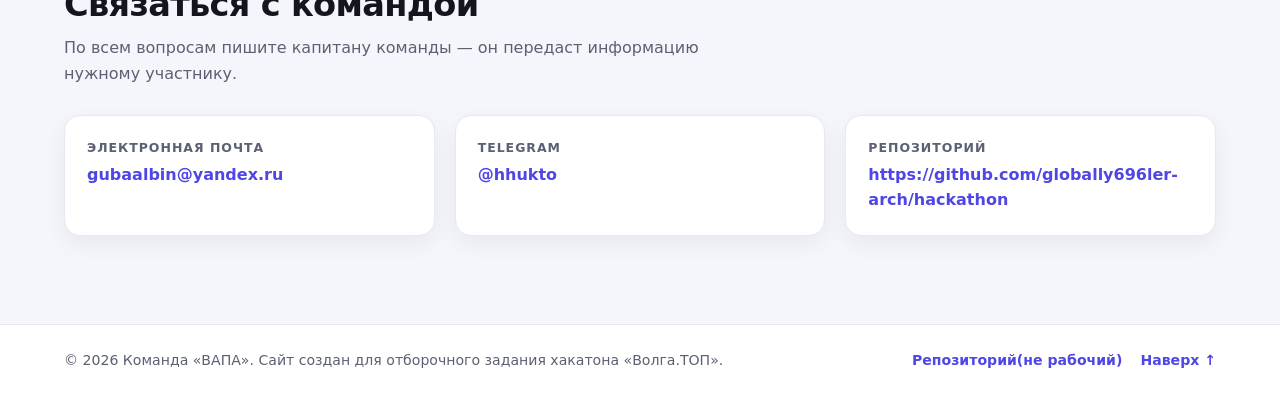
==== commit 724b1fcd: "Update index.html" ====
--- a/index.html
+++ b/index.html
@@ -122,13 +122,13 @@
                         <p class="member__role">UI/UX-дизайнер</p>
                         <p class="member__group">Группа 861-ТОП243</p>
                         <ul class="chips" aria-label="Навыки участника">
-                            <li>Puthon</li>
+                            <li>Python</li>
                             <li>HTML</li>
                             <li>CSS</li>
                             <li>Адаптивность</li>
                         </ul>
                         <span class="member__contact">Подробнее →</span>
-                        <a class="member__contact" href="mailto:design@example.ru">Обсудить дизайн с Валерией</a>
+                        <a class="member__contact" href="https://mail.google.com/mail/?view=cm&fs=1&to=globally696ler@gmail.com">Обсудить дизайн с Валерией</a>
                     </a>
 
                      <a class="card member" href="member.html?id=3">
@@ -242,39 +242,10 @@
                             <li>PostgreSQL</li>
                         </ul>
                         <p class="project__status">Статус: Проект окончен.</p>
-                    </article>
-
-                    <article class="card project">
-                        <h3 class="project__title">«Расписание+»</h3>
-                        <p class="project__text">
-                            Телеграм-бот и веб-версия расписания с фильтрами по группе и
-                            преподавателю, уведомлениями об изменениях ИСПРАВИТЬ!!!.
-                        </p>
-                        <ul class="chips">
-                            <li>Python</li>
-                            <li>Aiogram</li>
-                            <li>SQLite</li>
-                        </ul>
-                        <p class="project__status">Статус: 400+ активных пользователей</p>
-                    </article>
-
-                    <article class="card project">
-                        <h3 class="project__title">«Учебный помощник»</h3>
-                        <p class="project__text">
-                            Сервис для планирования сессии: дедлайны, чек-листы по дисциплинам
-                            и напоминания о защитах лабораторных работ ИСПРАВИТЬ!!!.
-                        </p>
-                        <ul class="chips">
-                            <li>TypeScript</li>
-                            <li>React</li>
-                            <li>Vite</li>
-                        </ul>
-                        <p class="project__status">Статус: в активной разработке</p>
-                    </article>
-                </div>
-            </div>
-        </section>
-
+                        </article>
+                    </div>   
+                </div>   
+    </section>
         <!-- ================= КОНТАКТЫ ================= -->
         <section class="section" id="contacts">
             <div class="container">
@@ -295,9 +266,9 @@
                         <span class="contact__label">Telegram</span>
                         <span class="contact__value">@hhukto</span>
                     </a>
-                    <a class="card contact" href="https://gitverse.ru/volga-byte" target="_blank" rel="noopener">
+                    <a class="card contact" href="https://github.com/globally696ler-arch/hackathon" target="_blank" rel="noopener">
                         <span class="contact__label">Репозиторий</span>
-                        <span class="contact__value">--------</span>
+                        <span class="contact__value">https://github.com/globally696ler-arch/hackathon</span>
                     </a>
                 </div>
             </div>
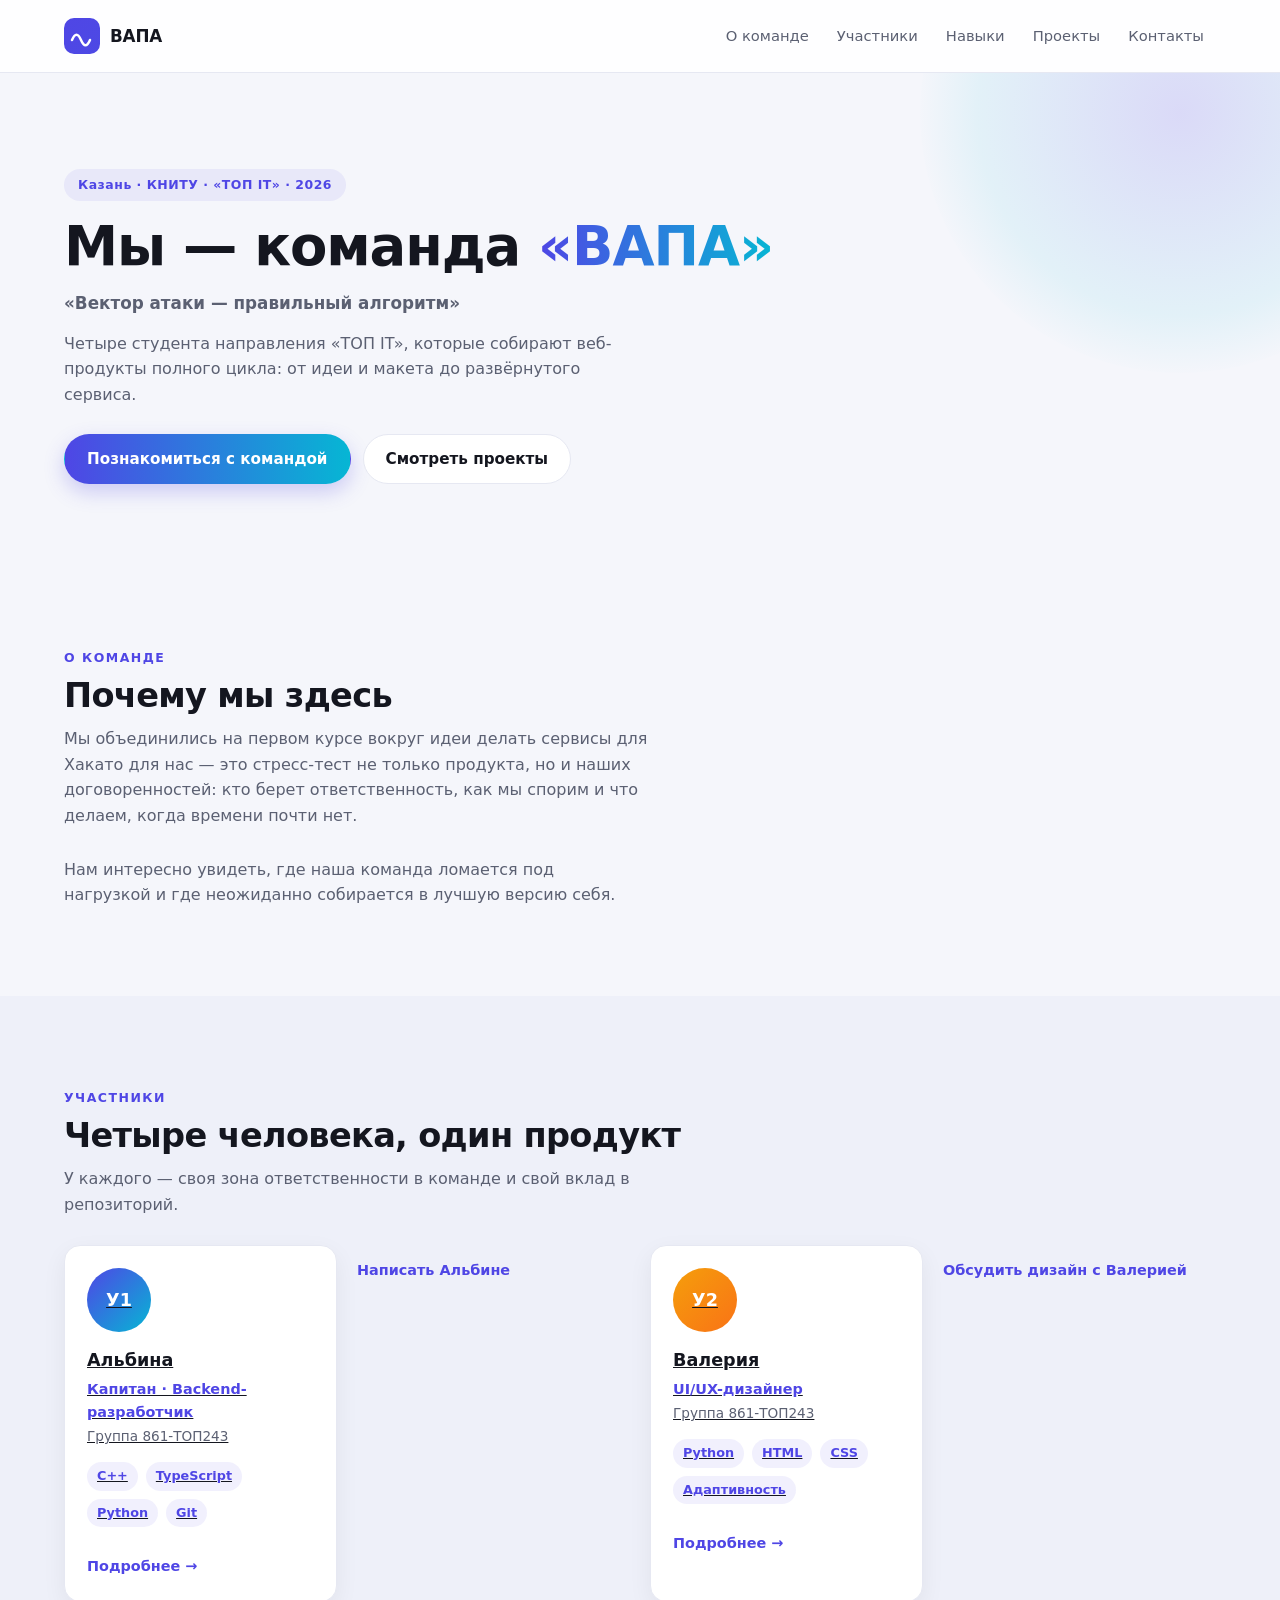
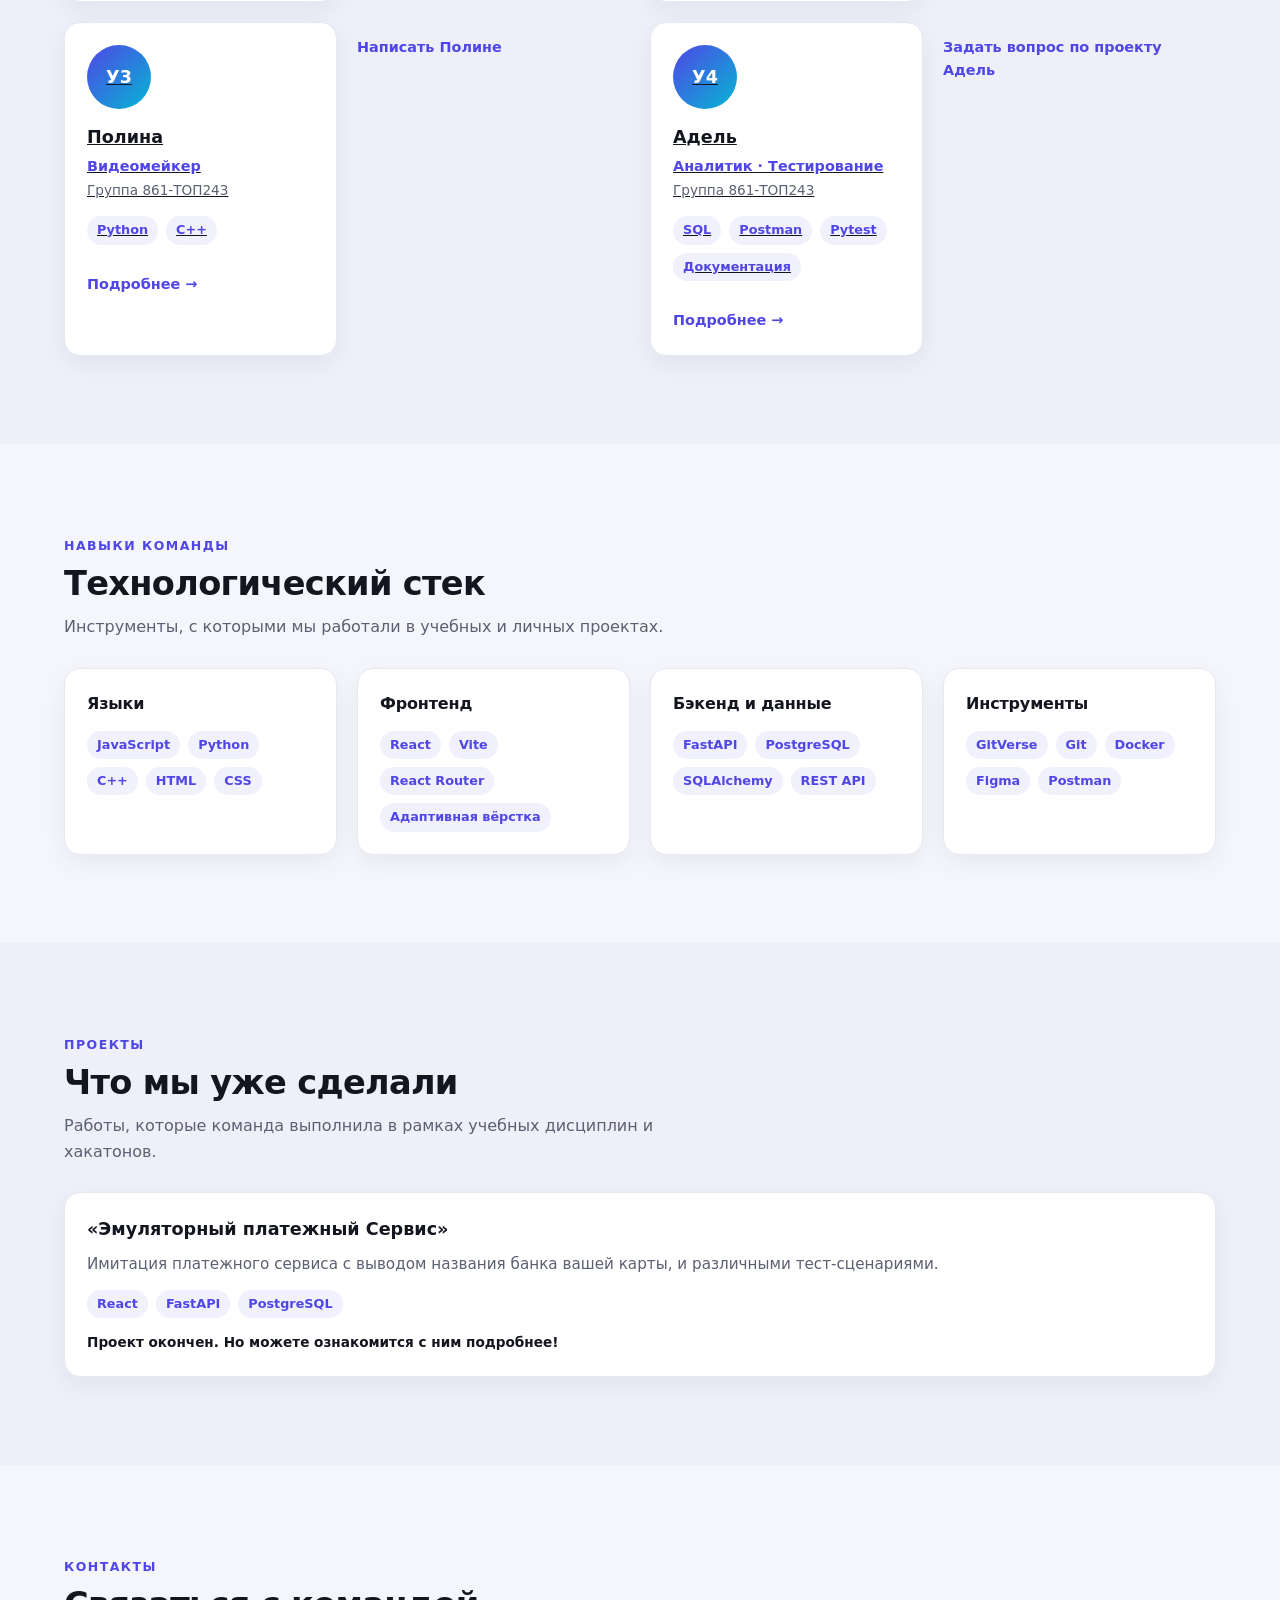
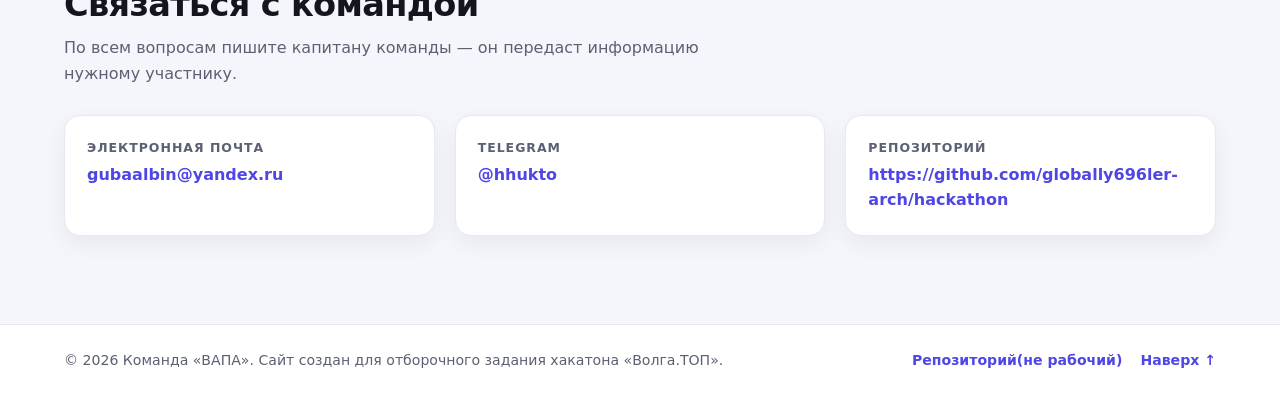
==== commit 1c4b91ca: "Update index.html" ====
--- a/index.html
+++ b/index.html
@@ -241,7 +241,7 @@
                             <li>FastAPI</li>
                             <li>PostgreSQL</li>
                         </ul>
-                        <p class="project__status">Статус: Проект окончен.</p>
+                        <p class="project__status" href="https://github.com/globally696ler-arch/case_1">Проект окончен. Но можете ознакомится с ним подробнее! </p>
                         </article>
                     </div>   
                 </div>   
@@ -258,11 +258,11 @@
                 </div>
 
                 <div class="grid grid--contacts">
-                    <a class="card contact" href="mailto:captain@example.ru">
+                    <a class="card contact" href="https://mail.yandex.ru/?uid=1088768011#/inbox">
                         <span class="contact__label">Электронная почта</span>
                         <span class="contact__value">gubaalbin@yandex.ru</span>
                     </a>
-                    <a class="card contact" href="https://t.me/volga_byte" target="_blank" rel="noopener">
+                    <a class="card contact" href="https://t.me/hhukto" target="_blank" rel="noopener">
                         <span class="contact__label">Telegram</span>
                         <span class="contact__value">@hhukto</span>
                     </a>
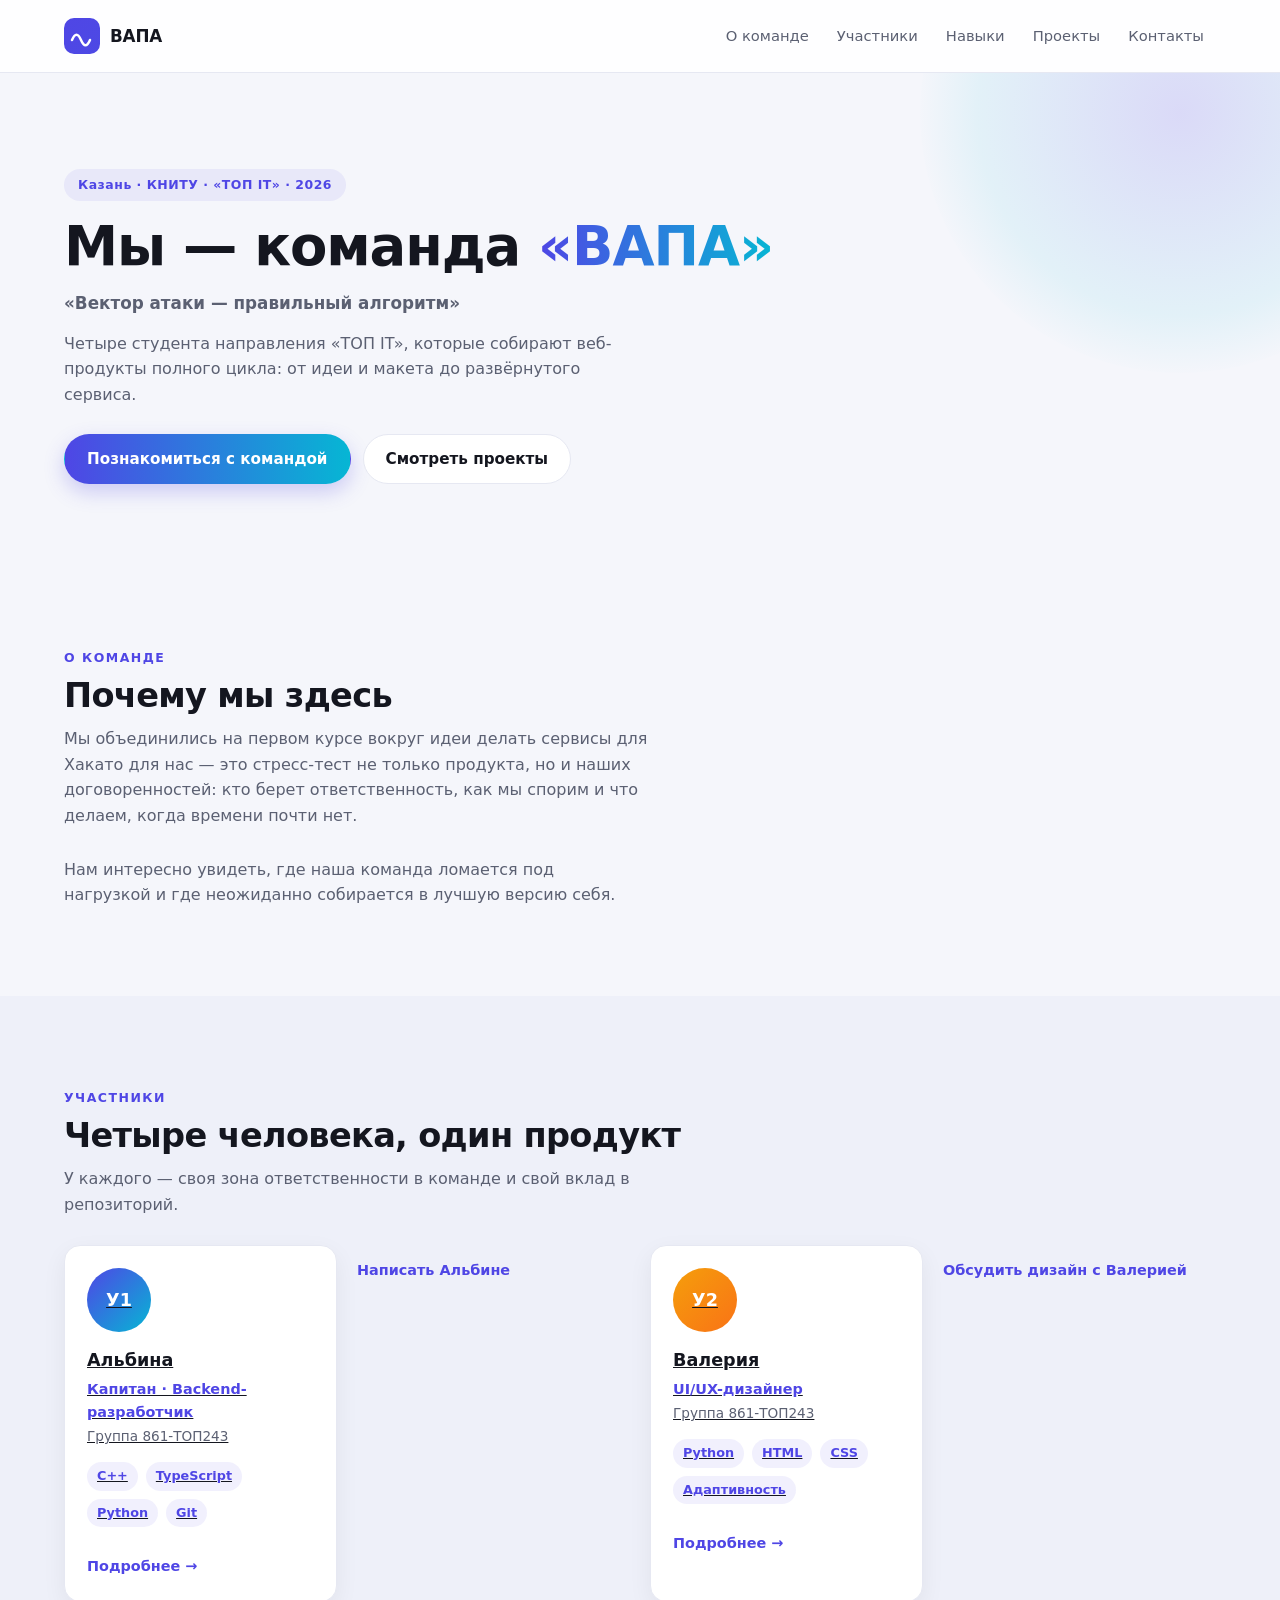
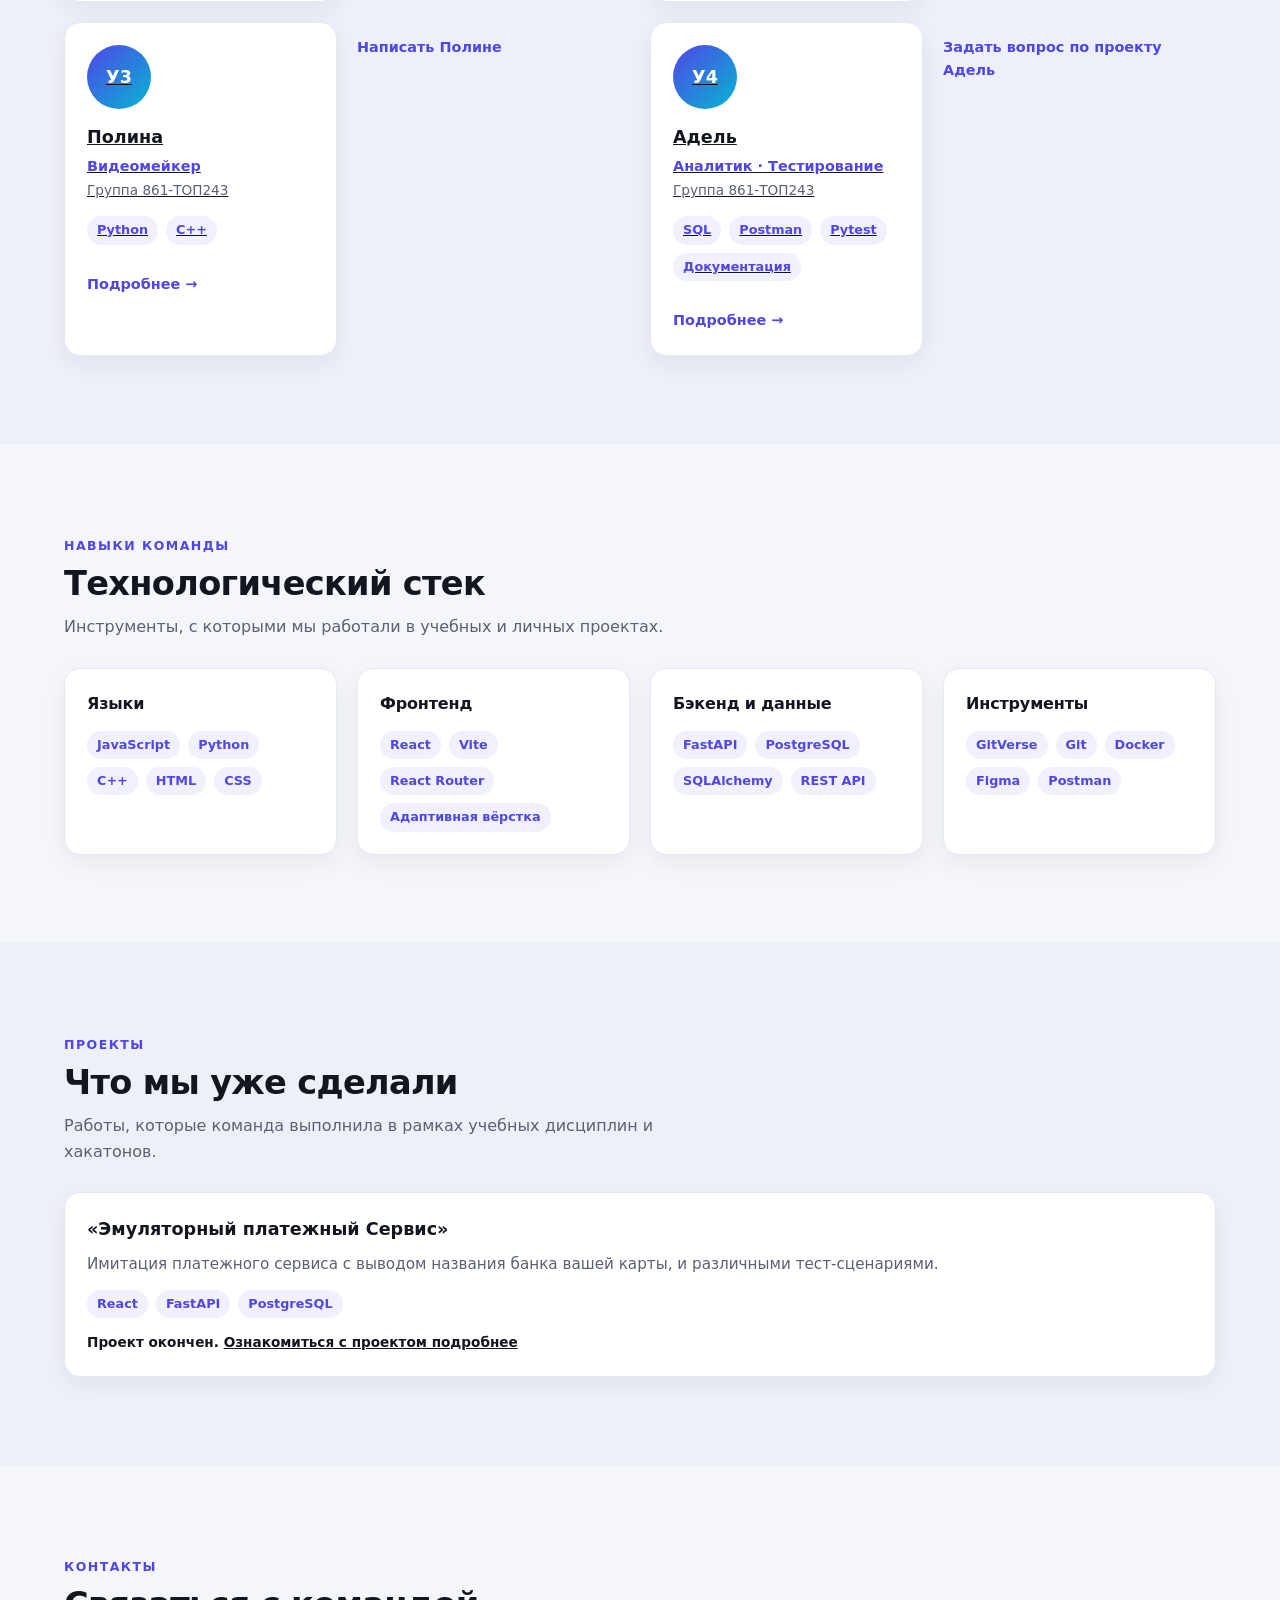
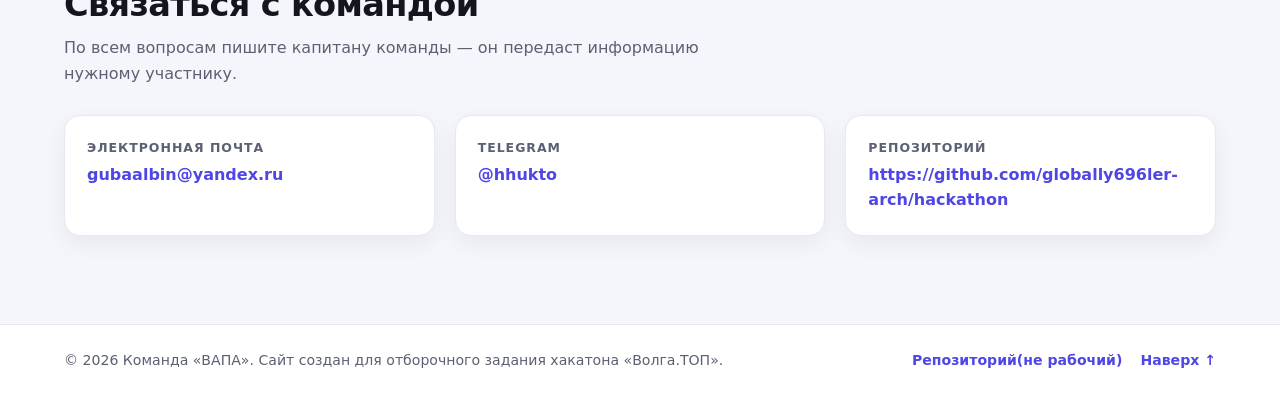
==== commit 37fb63f1: "Update index.html" ====
--- a/index.html
+++ b/index.html
@@ -241,7 +241,9 @@
                             <li>FastAPI</li>
                             <li>PostgreSQL</li>
                         </ul>
-                        <p class="project__status" href="https://github.com/globally696ler-arch/case_1">Проект окончен. Но можете ознакомится с ним подробнее! </p>
+                        <p class="project__status">
+    Проект окончен. <a href="https://github.com/globally696ler-arch/case_1" target="_blank" rel="noopener">Ознакомиться с проектом подробнее</a>
+</p>
                         </article>
                     </div>   
                 </div>   
